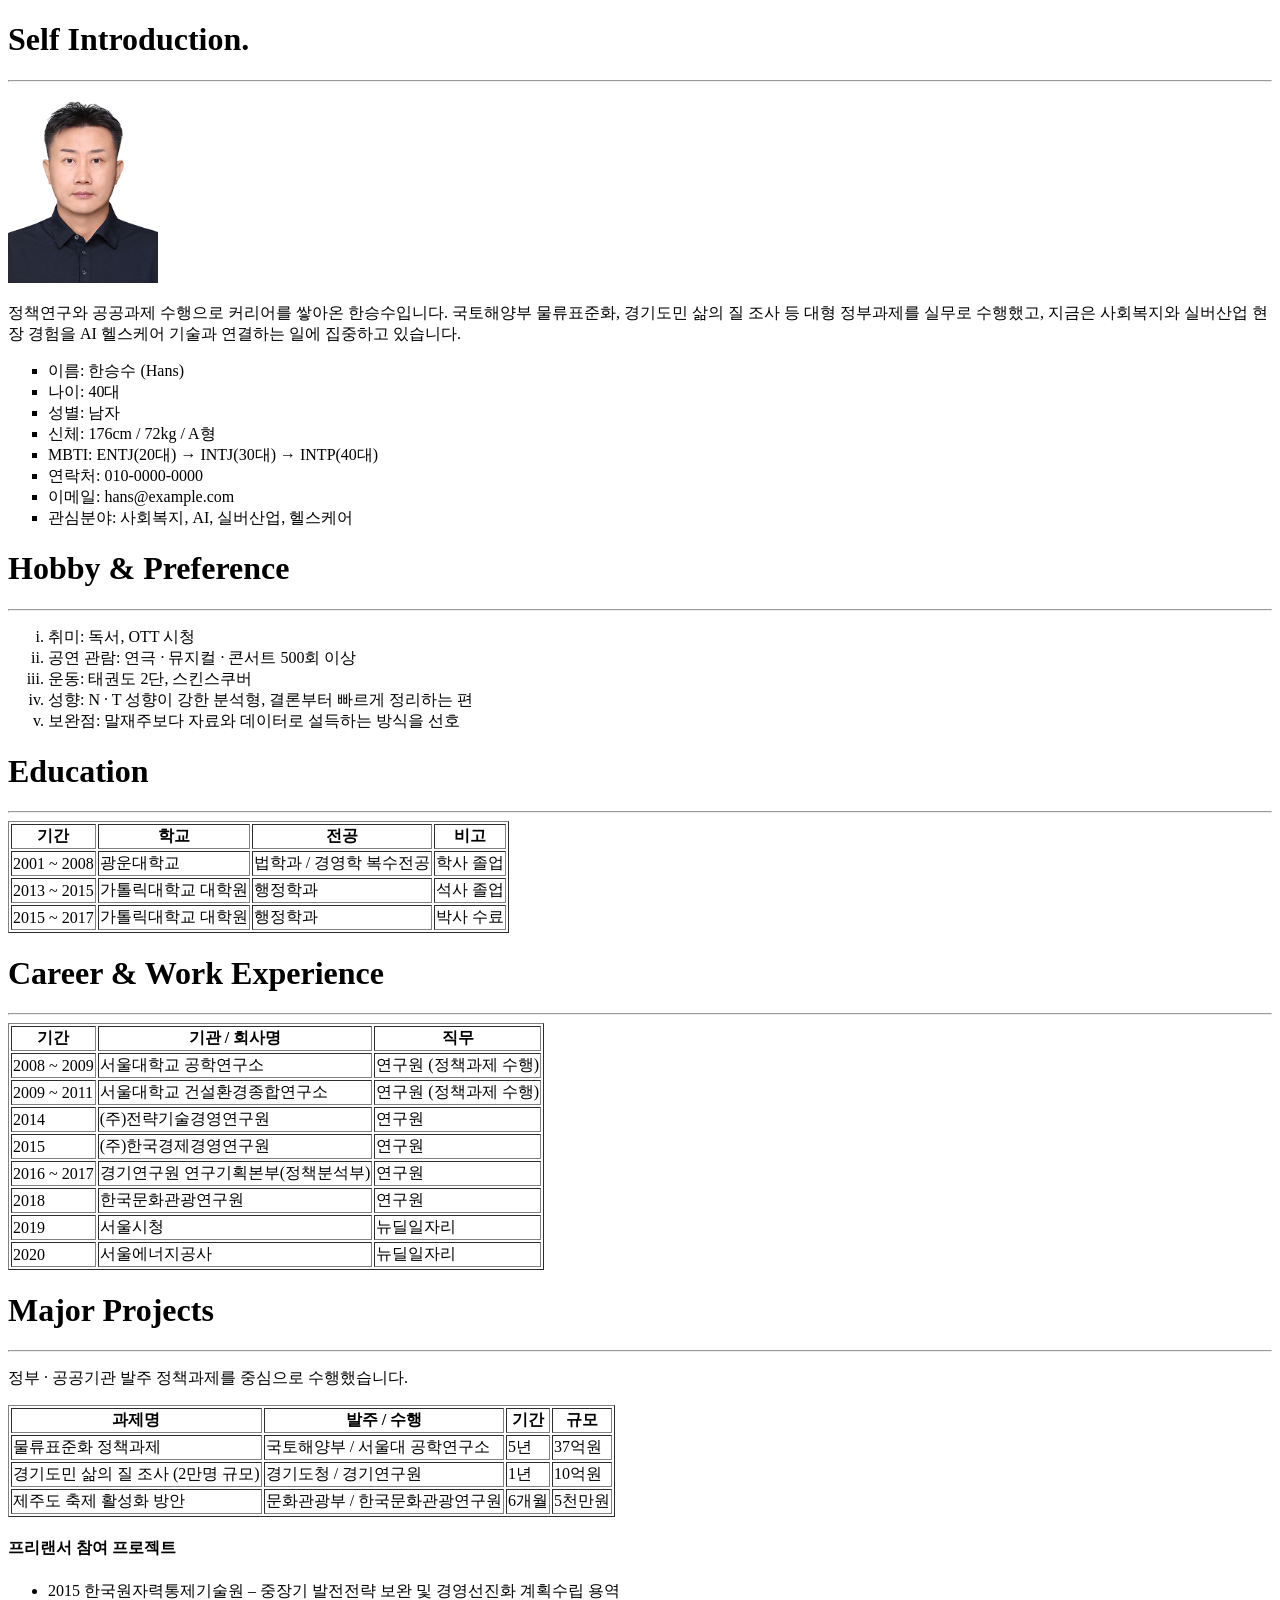
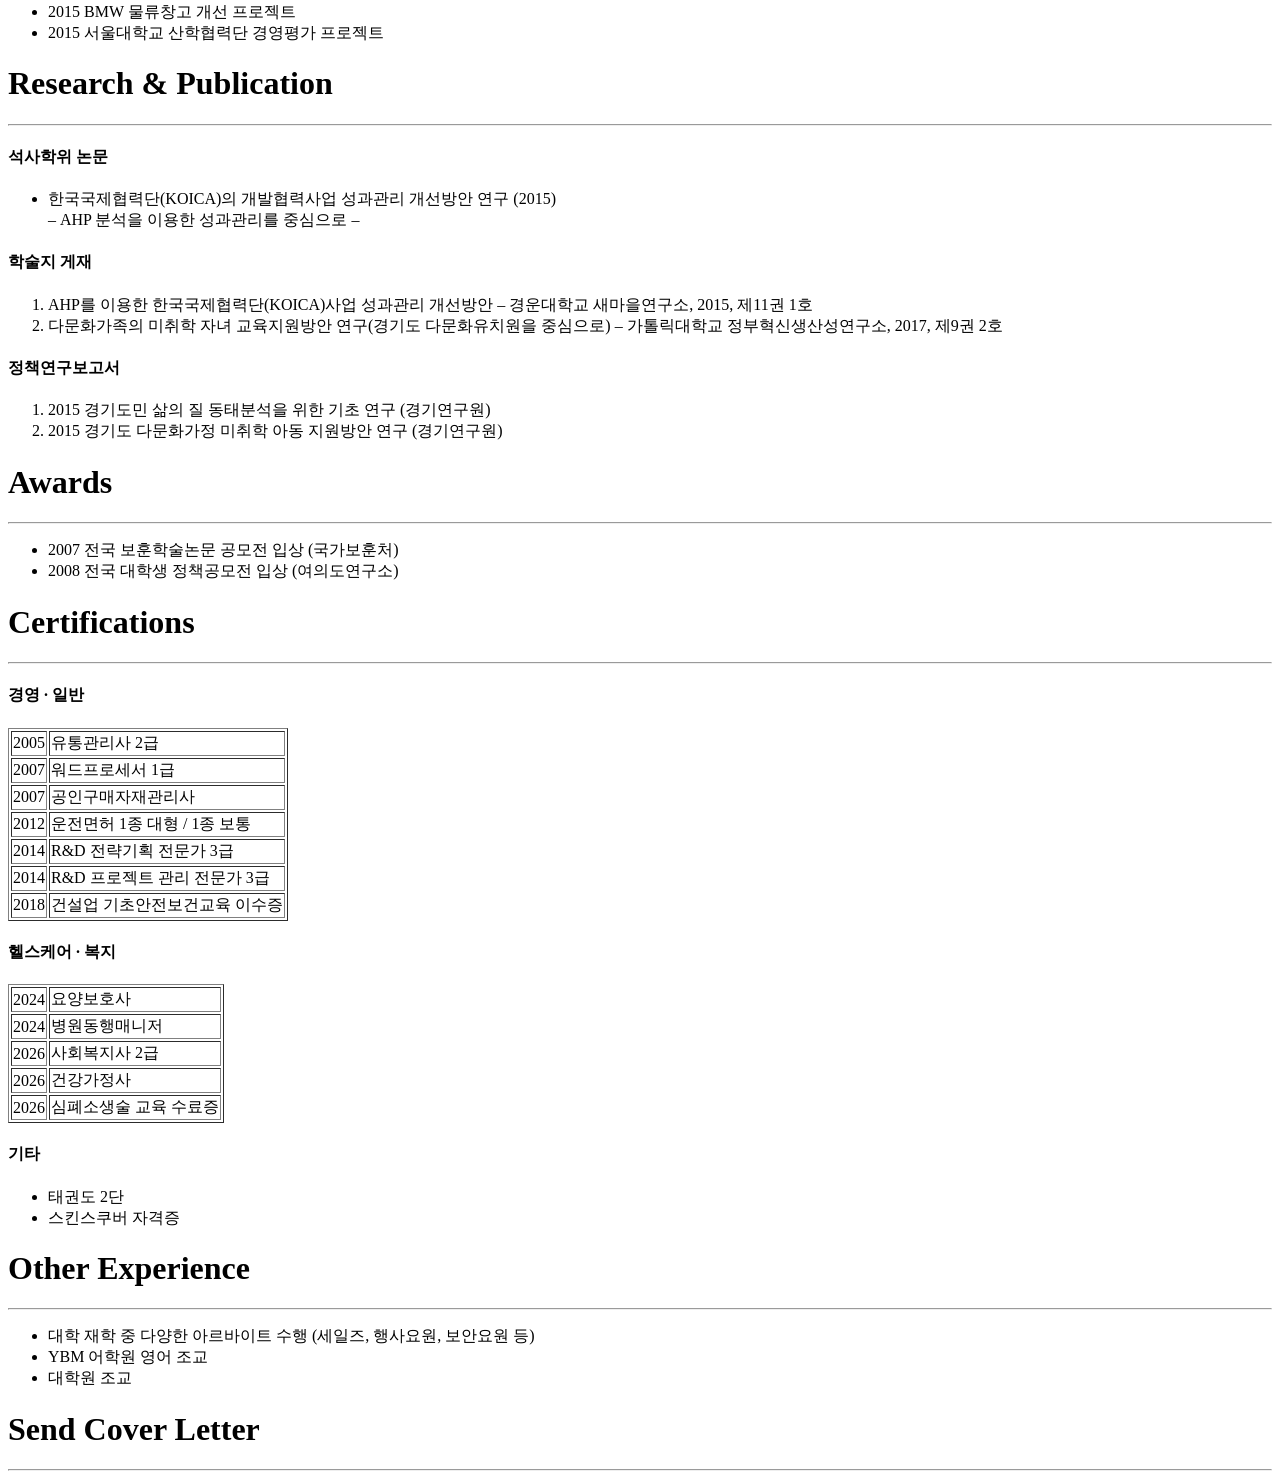
==== challenger/52_HTML기초_내이력서만들기/resume.html @ fb67b8bb "feat(challenger): 챌린지 52~57 과제 추가 챌린지 번호_주요내용 규칙으로 폴더를 구성했다.  - 52 HTML 기초: 내 이력서 만들기 (증명사진 포함, 시맨틱 " ====
<!DOCTYPE html>
<html lang="ko">
<head>
    <meta charset="UTF-8">
    <meta name="viewport" content="width=device-width, initial-scale=1.0">
    <title>한승수 이력서</title>
</head>
<body>
    <h1>Self Introduction.</h1>
    <hr>
    <img src="profile.jpg" alt="한승수 증명사진" width="150">
    <p>
        정책연구와 공공과제 수행으로 커리어를 쌓아온 한승수입니다.
        국토해양부 물류표준화, 경기도민 삶의 질 조사 등 대형 정부과제를 실무로 수행했고,
        지금은 사회복지와 실버산업 현장 경험을 AI 헬스케어 기술과 연결하는 일에 집중하고 있습니다.
    </p>
    <ul style="list-style: square;">
        <!-- 정확한 생년월일/연락처로 수정해서 제출하세요 -->
        <li>이름: 한승수 (Hans)</li>
        <li>나이: 40대</li>
        <li>성별: 남자</li>
        <li>신체: 176cm / 72kg / A형</li>
        <li>MBTI: ENTJ(20대) &rarr; INTJ(30대) &rarr; INTP(40대)</li>
        <li>연락처: 010-0000-0000</li>
        <li>이메일: hans@example.com</li>
        <li>관심분야: 사회복지, AI, 실버산업, 헬스케어</li>
    </ul>

    <h1>Hobby &amp; Preference</h1>
    <hr>
    <ol type="i">
        <li>취미: 독서, OTT 시청</li>
        <li>공연 관람: 연극 &middot; 뮤지컬 &middot; 콘서트 500회 이상</li>
        <li>운동: 태권도 2단, 스킨스쿠버</li>
        <li>성향: N &middot; T 성향이 강한 분석형, 결론부터 빠르게 정리하는 편</li>
        <li>보완점: 말재주보다 자료와 데이터로 설득하는 방식을 선호</li>
    </ol>

    <h1>Education</h1>
    <hr>
    <table style="table-layout: auto" border="1">
        <thead>
            <tr>
                <th>기간</th>
                <th>학교</th>
                <th>전공</th>
                <th>비고</th>
            </tr>
        </thead>
        <tbody>
            <tr>
                <td>2001 ~ 2008</td>
                <td>광운대학교</td>
                <td>법학과 / 경영학 복수전공</td>
                <td>학사 졸업</td>
            </tr>
            <tr>
                <td>2013 ~ 2015</td>
                <td>가톨릭대학교 대학원</td>
                <td>행정학과</td>
                <td>석사 졸업</td>
            </tr>
            <tr>
                <td>2015 ~ 2017</td>
                <td>가톨릭대학교 대학원</td>
                <td>행정학과</td>
                <td>박사 수료</td>
            </tr>
        </tbody>
    </table>

    <h1>Career &amp; Work Experience</h1>
    <hr>
    <table style="table-layout: auto" border="1">
        <thead>
            <tr>
                <th>기간</th>
                <th>기관 / 회사명</th>
                <th>직무</th>
            </tr>
        </thead>
        <tbody>
            <tr>
                <td>2008 ~ 2009</td>
                <td>서울대학교 공학연구소</td>
                <td>연구원 (정책과제 수행)</td>
            </tr>
            <tr>
                <td>2009 ~ 2011</td>
                <td>서울대학교 건설환경종합연구소</td>
                <td>연구원 (정책과제 수행)</td>
            </tr>
            <tr>
                <td>2014</td>
                <td>(주)전략기술경영연구원</td>
                <td>연구원</td>
            </tr>
            <tr>
                <td>2015</td>
                <td>(주)한국경제경영연구원</td>
                <td>연구원</td>
            </tr>
            <tr>
                <td>2016 ~ 2017</td>
                <td>경기연구원 연구기획본부(정책분석부)</td>
                <td>연구원</td>
            </tr>
            <tr>
                <td>2018</td>
                <td>한국문화관광연구원</td>
                <td>연구원</td>
            </tr>
            <tr>
                <td>2019</td>
                <td>서울시청</td>
                <td>뉴딜일자리</td>
            </tr>
            <tr>
                <td>2020</td>
                <td>서울에너지공사</td>
                <td>뉴딜일자리</td>
            </tr>
        </tbody>
    </table>

    <h1>Major Projects</h1>
    <hr>
    <p>정부 &middot; 공공기관 발주 정책과제를 중심으로 수행했습니다.</p>
    <table style="table-layout: auto" border="1">
        <thead>
            <tr>
                <th>과제명</th>
                <th>발주 / 수행</th>
                <th>기간</th>
                <th>규모</th>
            </tr>
        </thead>
        <tbody>
            <tr>
                <td>물류표준화 정책과제</td>
                <td>국토해양부 / 서울대 공학연구소</td>
                <td>5년</td>
                <td>37억원</td>
            </tr>
            <tr>
                <td>경기도민 삶의 질 조사 (2만명 규모)</td>
                <td>경기도청 / 경기연구원</td>
                <td>1년</td>
                <td>10억원</td>
            </tr>
            <tr>
                <td>제주도 축제 활성화 방안</td>
                <td>문화관광부 / 한국문화관광연구원</td>
                <td>6개월</td>
                <td>5천만원</td>
            </tr>
        </tbody>
    </table>

    <h4>프리랜서 참여 프로젝트</h4>
    <ul>
        <li>2015 한국원자력통제기술원 &ndash; 중장기 발전전략 보완 및 경영선진화 계획수립 용역</li>
        <li>2015 BMW 물류창고 개선 프로젝트</li>
        <li>2015 서울대학교 산학협력단 경영평가 프로젝트</li>
    </ul>

    <h1>Research &amp; Publication</h1>
    <hr>
    <h4>석사학위 논문</h4>
    <ul>
        <li>
            한국국제협력단(KOICA)의 개발협력사업 성과관리 개선방안 연구 (2015)
            <br>&ndash; AHP 분석을 이용한 성과관리를 중심으로 &ndash;
        </li>
    </ul>

    <h4>학술지 게재</h4>
    <ol>
        <li>AHP를 이용한 한국국제협력단(KOICA)사업 성과관리 개선방안 &ndash; 경운대학교 새마을연구소, 2015, 제11권 1호</li>
        <li>다문화가족의 미취학 자녀 교육지원방안 연구(경기도 다문화유치원을 중심으로) &ndash; 가톨릭대학교 정부혁신생산성연구소, 2017, 제9권 2호</li>
    </ol>

    <h4>정책연구보고서</h4>
    <ol>
        <li>2015 경기도민 삶의 질 동태분석을 위한 기초 연구 (경기연구원)</li>
        <li>2015 경기도 다문화가정 미취학 아동 지원방안 연구 (경기연구원)</li>
    </ol>

    <h1>Awards</h1>
    <hr>
    <ul>
        <li>2007 전국 보훈학술논문 공모전 입상 (국가보훈처)</li>
        <li>2008 전국 대학생 정책공모전 입상 (여의도연구소)</li>
    </ul>

    <h1>Certifications</h1>
    <hr>
    <h4>경영 &middot; 일반</h4>
    <table style="table-layout: auto" border="1">
        <tbody>
            <tr><td>2005</td><td>유통관리사 2급</td></tr>
            <tr><td>2007</td><td>워드프로세서 1급</td></tr>
            <tr><td>2007</td><td>공인구매자재관리사</td></tr>
            <tr><td>2012</td><td>운전면허 1종 대형 / 1종 보통</td></tr>
            <tr><td>2014</td><td>R&amp;D 전략기획 전문가 3급</td></tr>
            <tr><td>2014</td><td>R&amp;D 프로젝트 관리 전문가 3급</td></tr>
            <tr><td>2018</td><td>건설업 기초안전보건교육 이수증</td></tr>
        </tbody>
    </table>

    <h4>헬스케어 &middot; 복지</h4>
    <table style="table-layout: auto" border="1">
        <tbody>
            <tr><td>2024</td><td>요양보호사</td></tr>
            <tr><td>2024</td><td>병원동행매니저</td></tr>
            <tr><td>2026</td><td>사회복지사 2급</td></tr>
            <tr><td>2026</td><td>건강가정사</td></tr>
            <tr><td>2026</td><td>심폐소생술 교육 수료증</td></tr>
        </tbody>
    </table>

    <h4>기타</h4>
    <ul>
        <li>태권도 2단</li>
        <li>스킨스쿠버 자격증</li>
    </ul>

    <h1>Other Experience</h1>
    <hr>
    <ul>
        <li>대학 재학 중 다양한 아르바이트 수행 (세일즈, 행사요원, 보안요원 등)</li>
        <li>YBM 어학원 영어 조교</li>
        <li>대학원 조교</li>
    </ul>

    <h1>Send Cover Letter</h1>
    <hr>
</body>
</html>
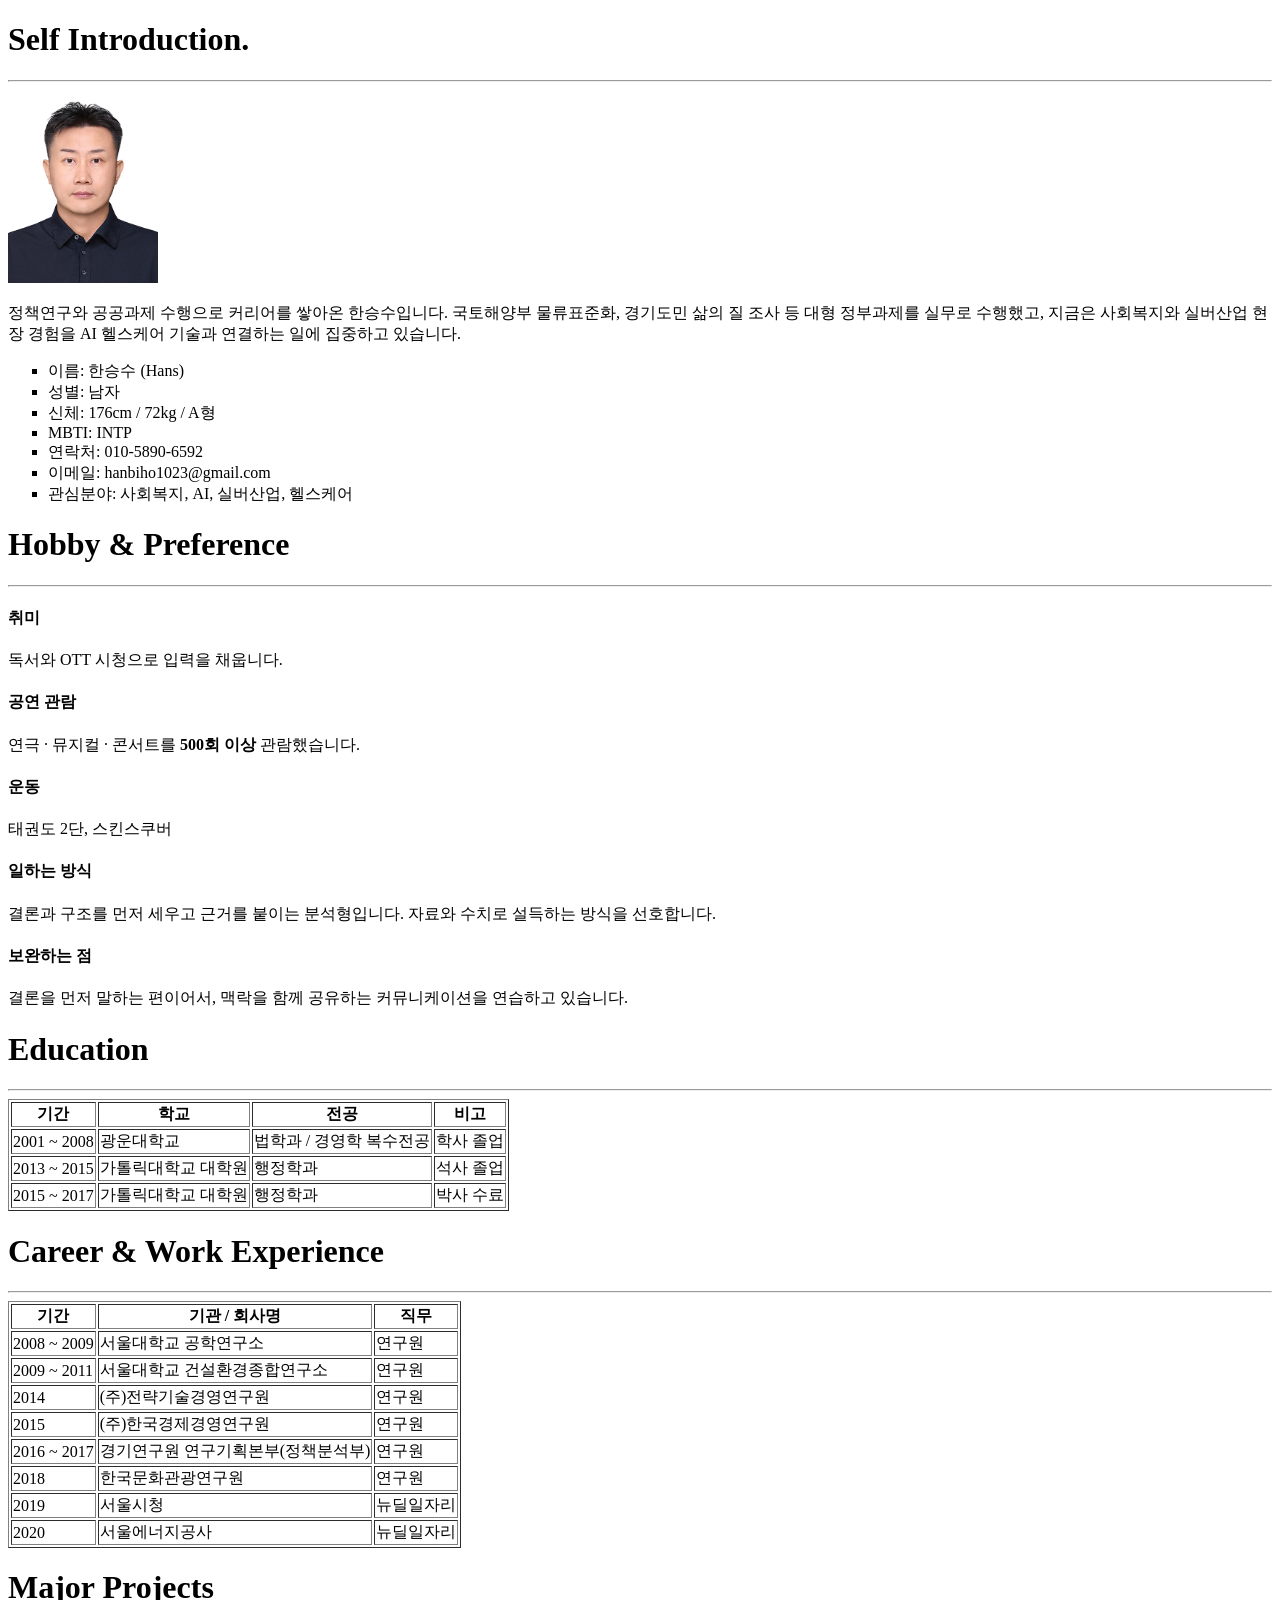
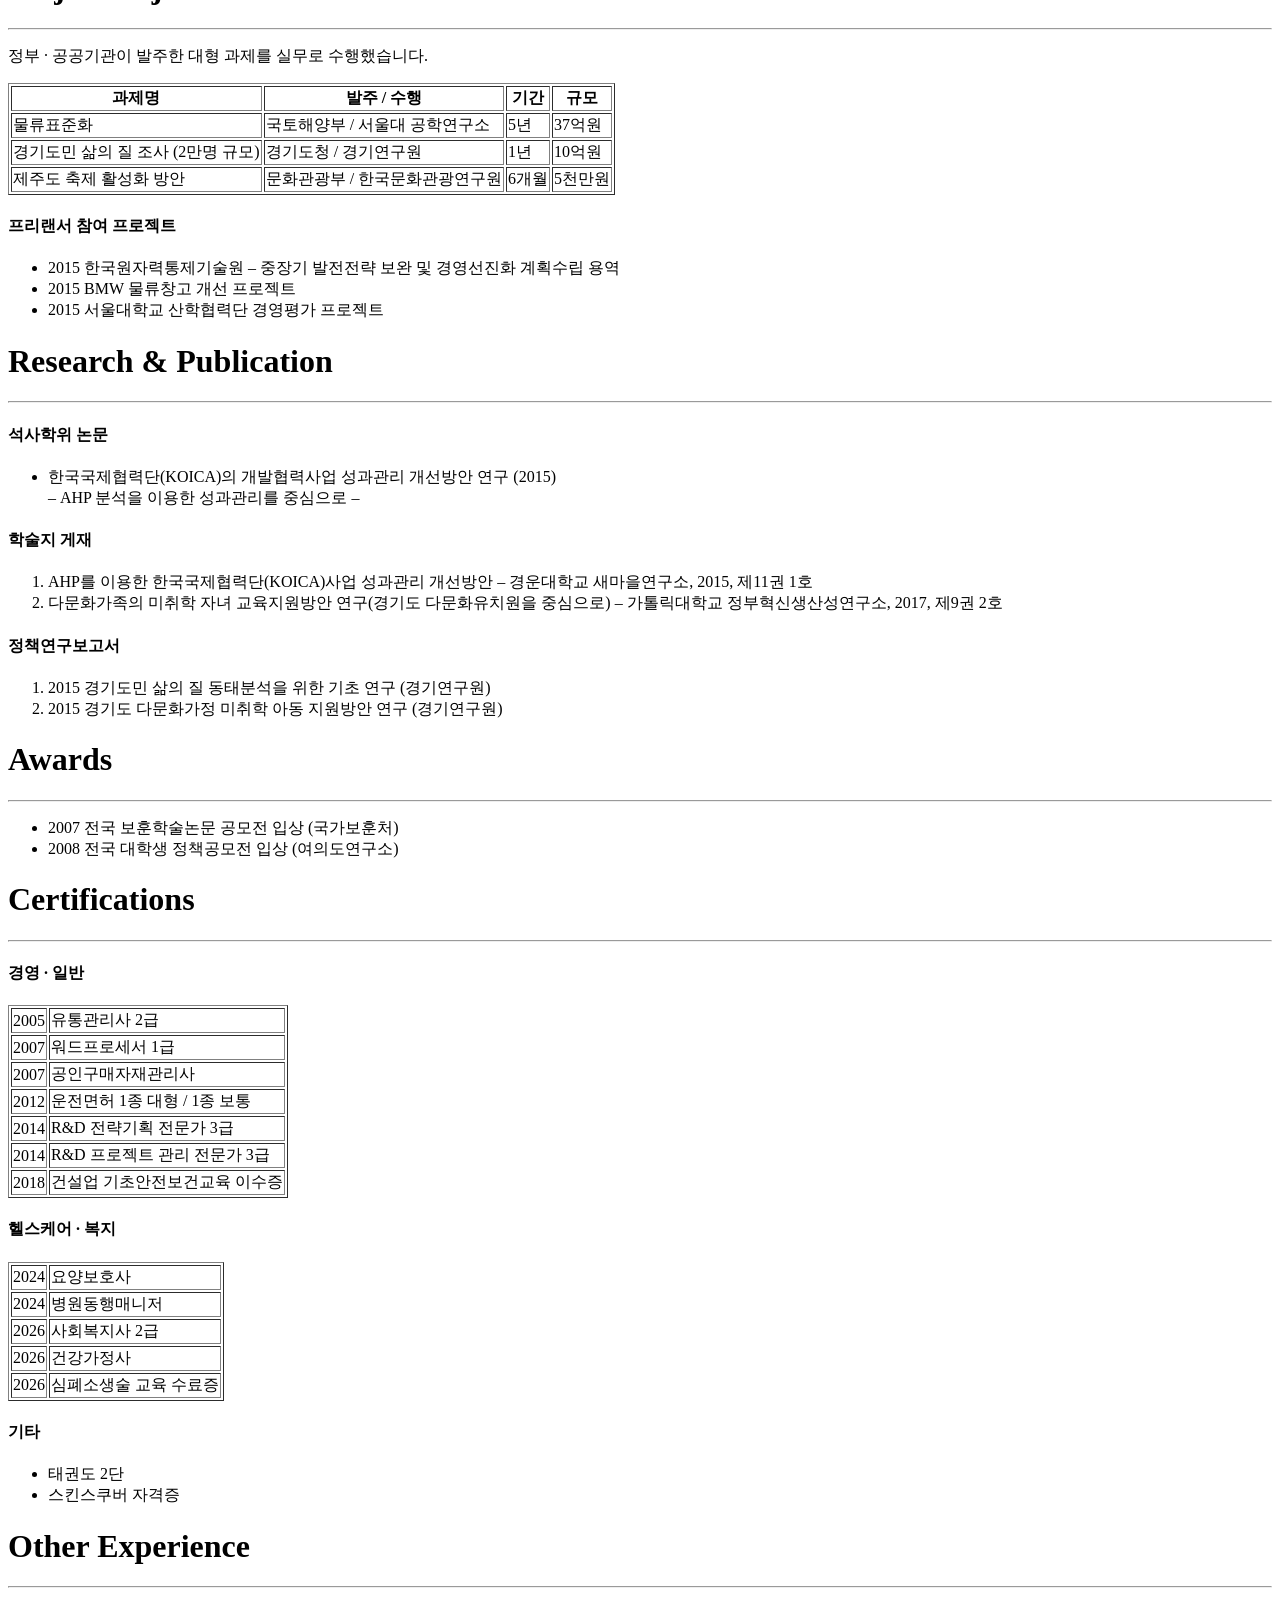
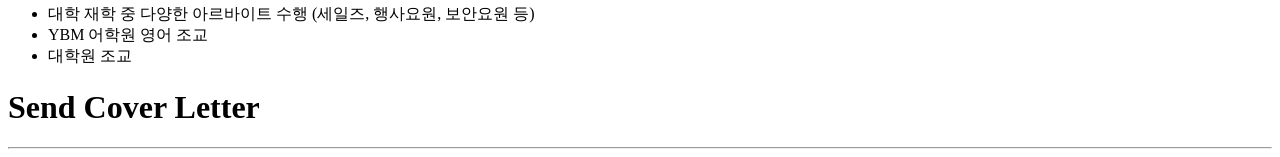
==== commit 2af8fd9a: "feat(challenger): 이력서 모던 포트폴리오 형식으로 개편 + 챌린지 66 추가 이력서 (52~54) - 54: sticky 내비 + 히어로 프로필 카드 + 타임라인/프" ====
--- a/challenger/52_HTML기초_내이력서만들기/resume.html
+++ b/challenger/52_HTML기초_내이력서만들기/resume.html
@@ -15,26 +15,37 @@
         지금은 사회복지와 실버산업 현장 경험을 AI 헬스케어 기술과 연결하는 일에 집중하고 있습니다.
     </p>
     <ul style="list-style: square;">
-        <!-- 정확한 생년월일/연락처로 수정해서 제출하세요 -->
         <li>이름: 한승수 (Hans)</li>
-        <li>나이: 40대</li>
         <li>성별: 남자</li>
         <li>신체: 176cm / 72kg / A형</li>
-        <li>MBTI: ENTJ(20대) &rarr; INTJ(30대) &rarr; INTP(40대)</li>
-        <li>연락처: 010-0000-0000</li>
-        <li>이메일: hans@example.com</li>
+        <li>MBTI: INTP</li>
+        <li>연락처: 010-5890-6592</li>
+        <li>이메일: hanbiho1023@gmail.com</li>
         <li>관심분야: 사회복지, AI, 실버산업, 헬스케어</li>
     </ul>
 
     <h1>Hobby &amp; Preference</h1>
     <hr>
-    <ol type="i">
-        <li>취미: 독서, OTT 시청</li>
-        <li>공연 관람: 연극 &middot; 뮤지컬 &middot; 콘서트 500회 이상</li>
-        <li>운동: 태권도 2단, 스킨스쿠버</li>
-        <li>성향: N &middot; T 성향이 강한 분석형, 결론부터 빠르게 정리하는 편</li>
-        <li>보완점: 말재주보다 자료와 데이터로 설득하는 방식을 선호</li>
-    </ol>
+
+    <h4>취미</h4>
+    <p>독서와 OTT 시청으로 입력을 채웁니다.</p>
+
+    <h4>공연 관람</h4>
+    <p>연극 &middot; 뮤지컬 &middot; 콘서트를 <strong>500회 이상</strong> 관람했습니다.</p>
+
+    <h4>운동</h4>
+    <p>태권도 2단, 스킨스쿠버</p>
+
+    <h4>일하는 방식</h4>
+    <p>
+        결론과 구조를 먼저 세우고 근거를 붙이는 분석형입니다.
+        자료와 수치로 설득하는 방식을 선호합니다.
+    </p>
+
+    <h4>보완하는 점</h4>
+    <p>
+        결론을 먼저 말하는 편이어서, 맥락을 함께 공유하는 커뮤니케이션을 연습하고 있습니다.
+    </p>
 
     <h1>Education</h1>
     <hr>
@@ -83,12 +94,12 @@
             <tr>
                 <td>2008 ~ 2009</td>
                 <td>서울대학교 공학연구소</td>
-                <td>연구원 (정책과제 수행)</td>
+                <td>연구원</td>
             </tr>
             <tr>
                 <td>2009 ~ 2011</td>
                 <td>서울대학교 건설환경종합연구소</td>
-                <td>연구원 (정책과제 수행)</td>
+                <td>연구원</td>
             </tr>
             <tr>
                 <td>2014</td>
@@ -125,7 +136,7 @@
 
     <h1>Major Projects</h1>
     <hr>
-    <p>정부 &middot; 공공기관 발주 정책과제를 중심으로 수행했습니다.</p>
+    <p>정부 &middot; 공공기관이 발주한 대형 과제를 실무로 수행했습니다.</p>
     <table style="table-layout: auto" border="1">
         <thead>
             <tr>
@@ -137,7 +148,7 @@
         </thead>
         <tbody>
             <tr>
-                <td>물류표준화 정책과제</td>
+                <td>물류표준화</td>
                 <td>국토해양부 / 서울대 공학연구소</td>
                 <td>5년</td>
                 <td>37억원</td>
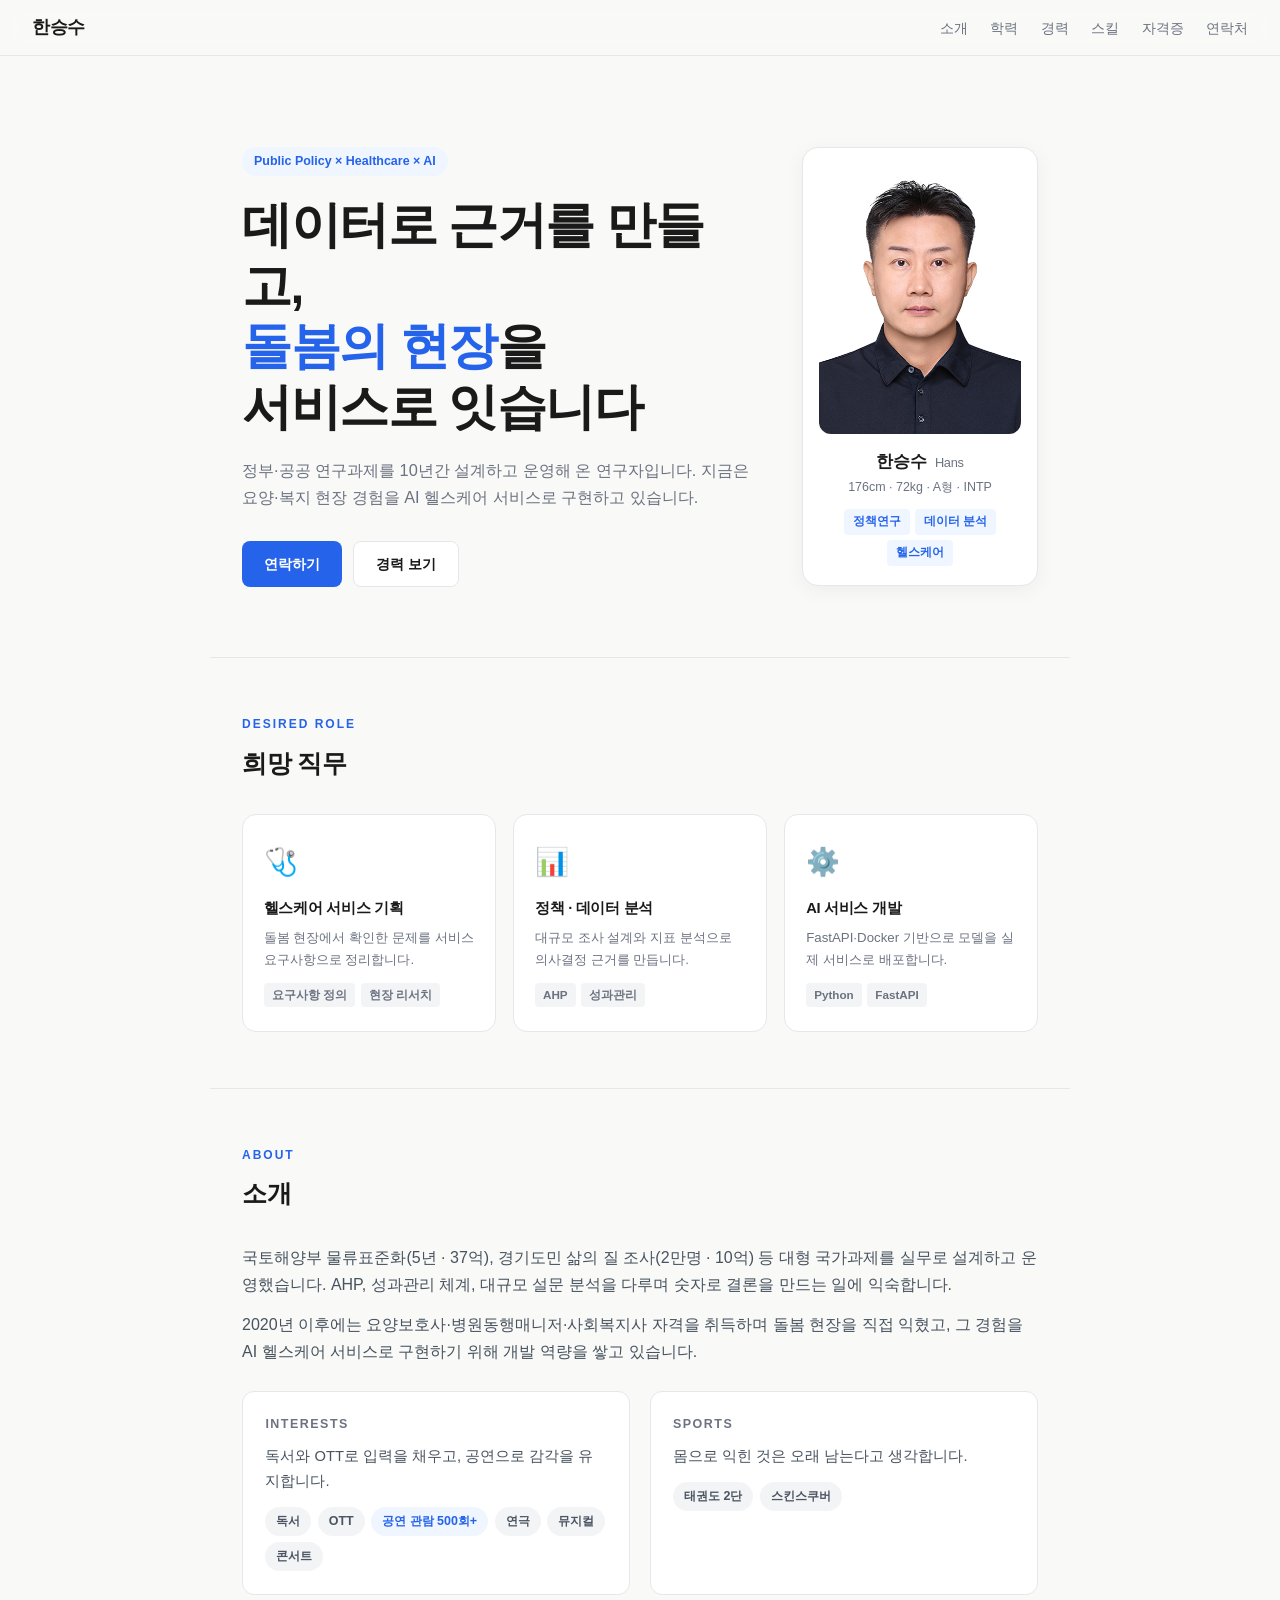
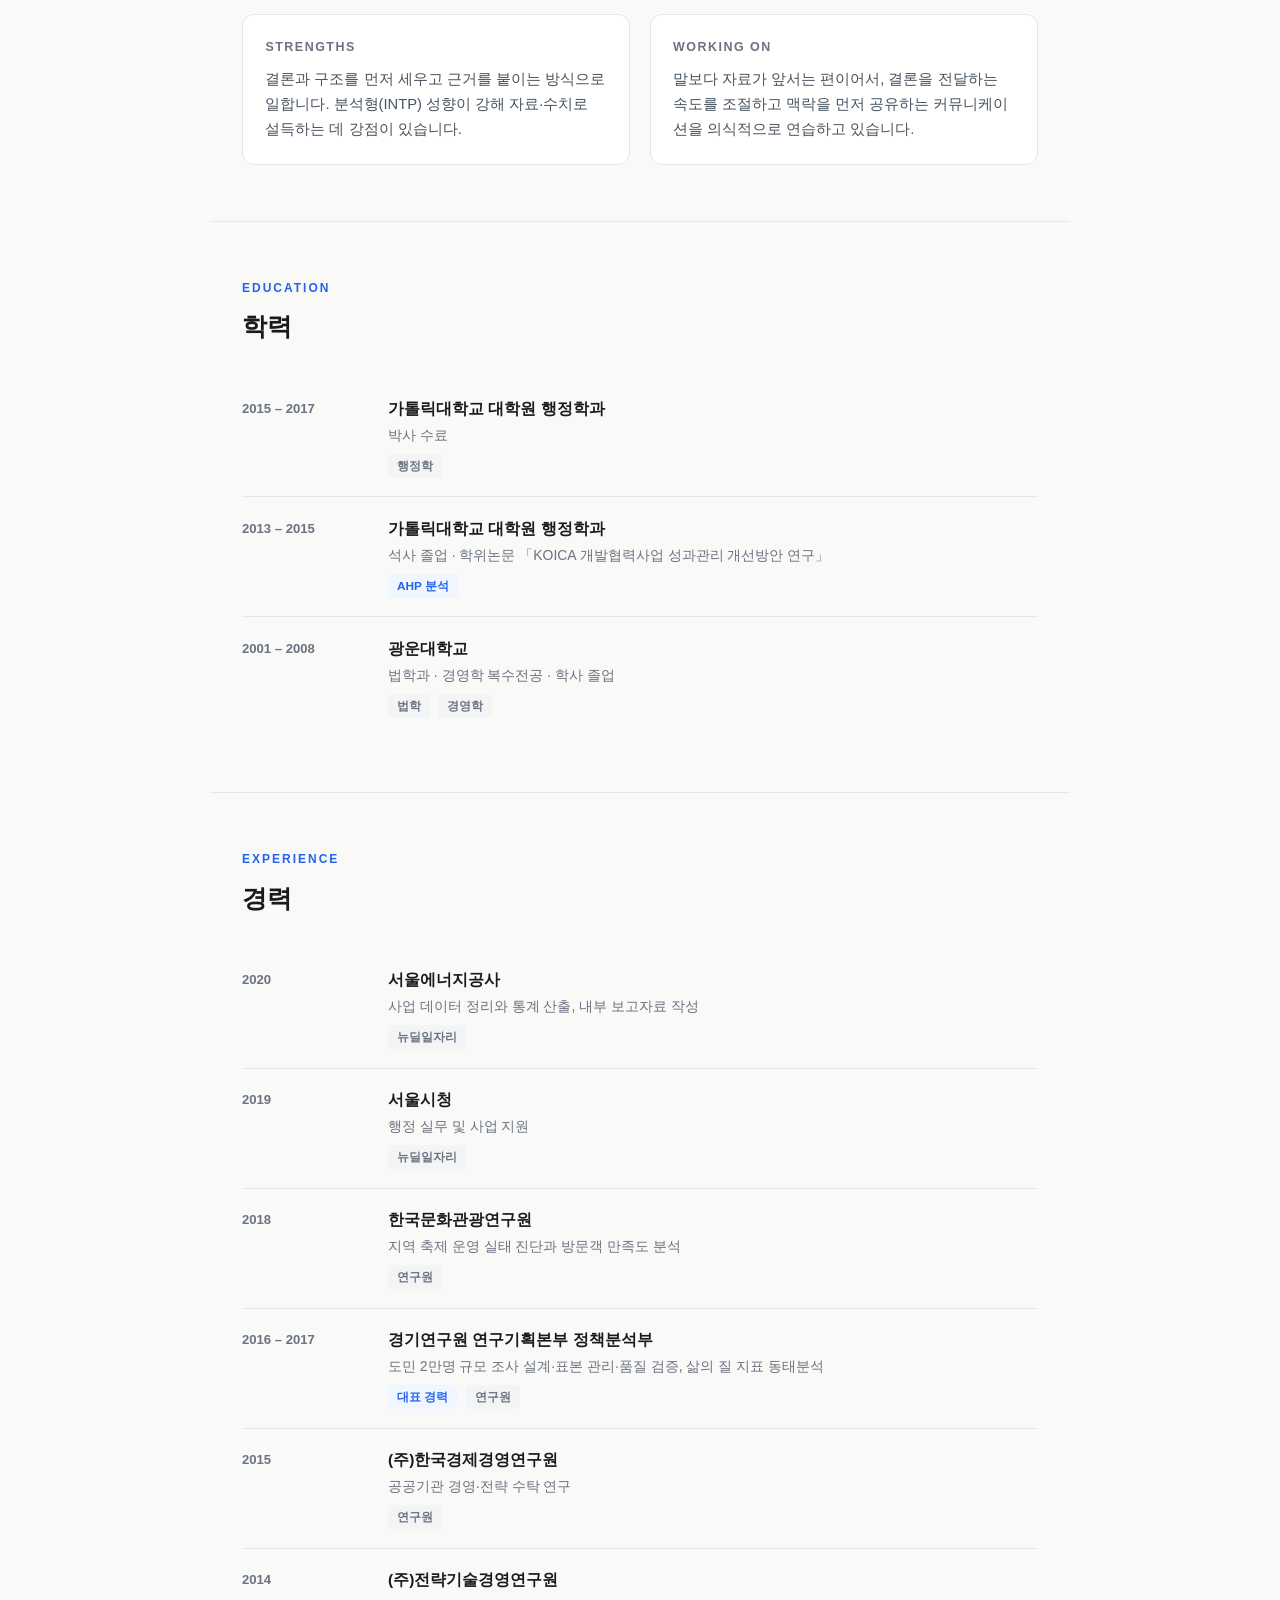
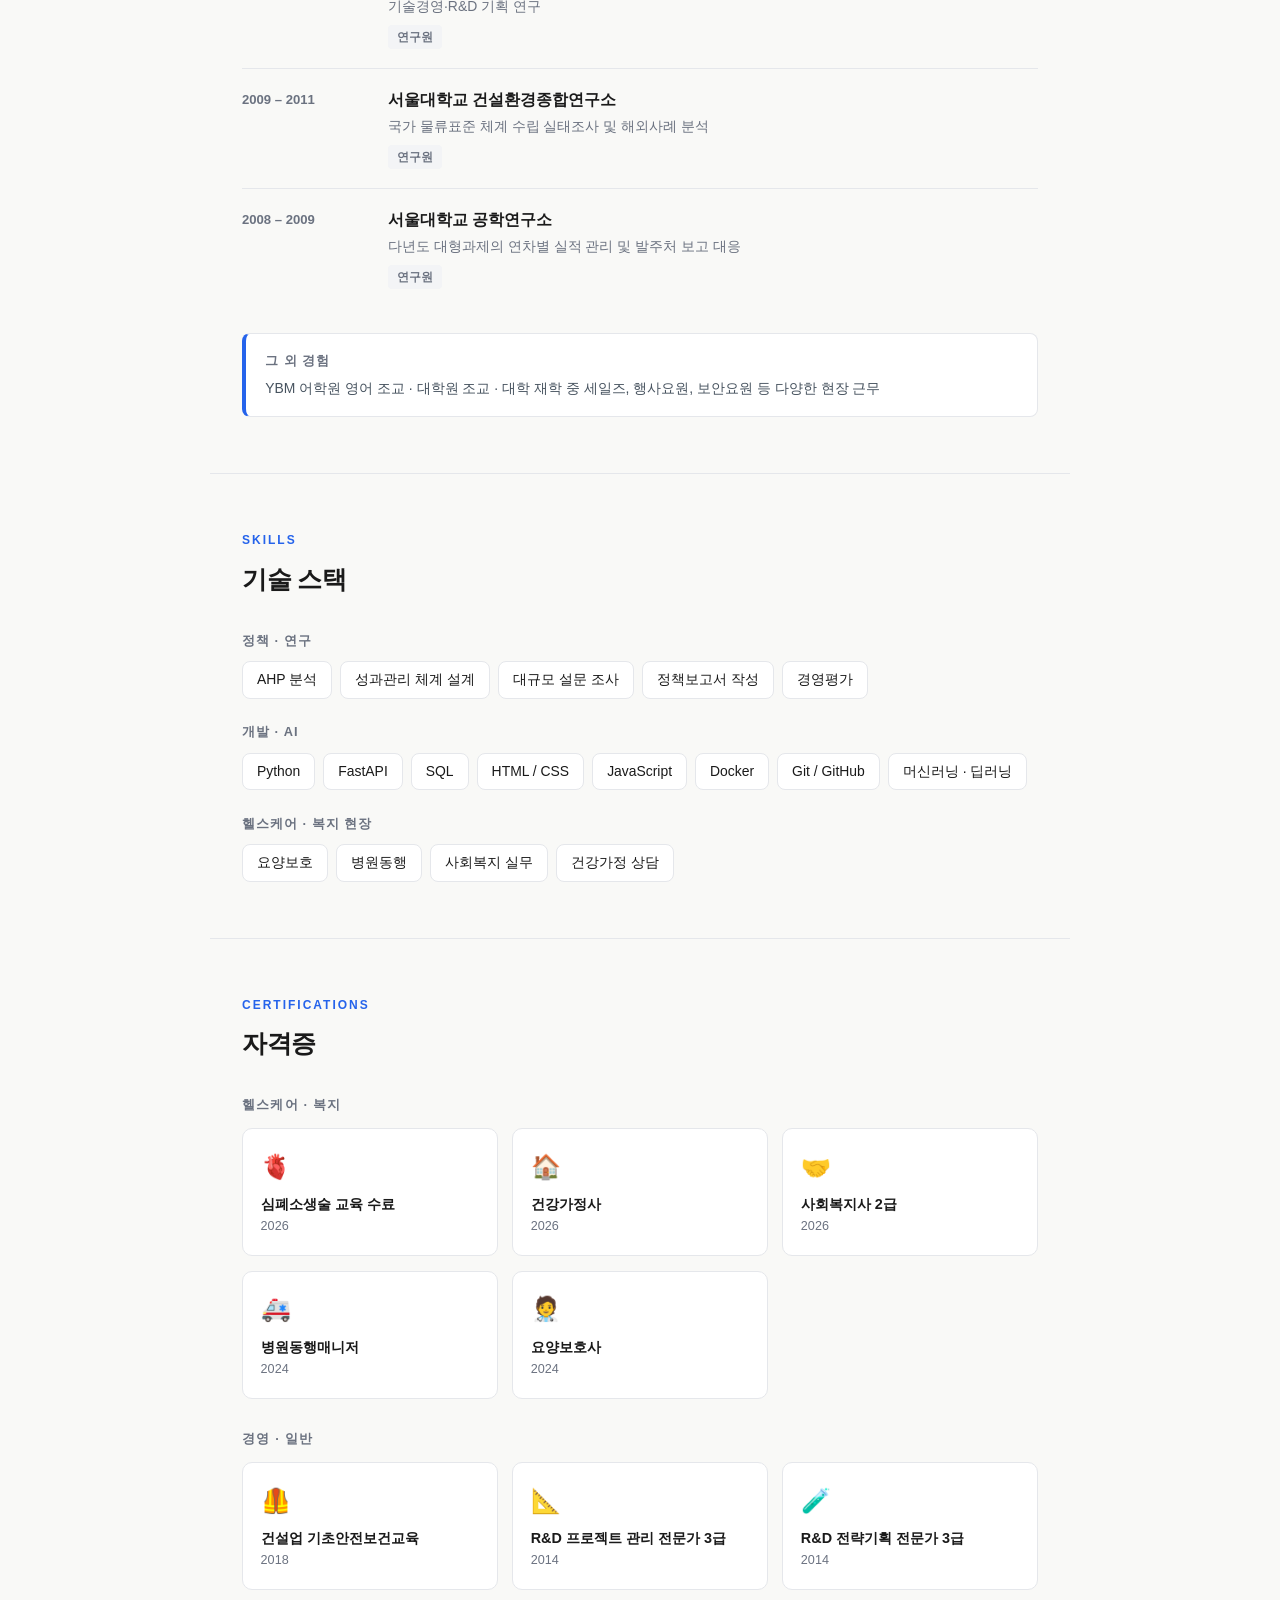
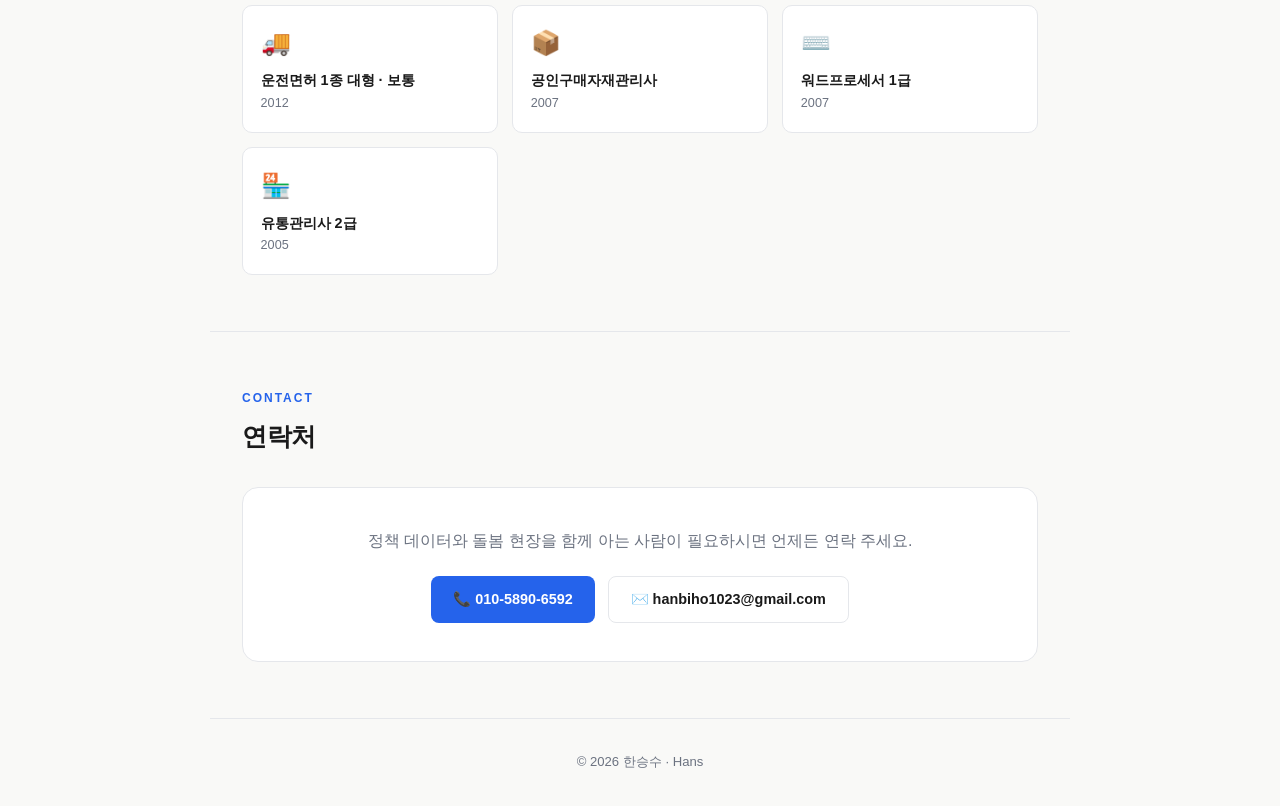
==== commit 56b064ce: "feat(challenger): 이력서 3종 형식 통일 + 챌린지 67~70 Docker 과제 추가 이력서 (52~54) - 52·53 도 모던 포트폴리오 형식으로 전환 (올드 마" ====
--- a/challenger/52_HTML기초_내이력서만들기/resume.html
+++ b/challenger/52_HTML기초_내이력서만들기/resume.html
@@ -3,248 +3,1128 @@
 <head>
     <meta charset="UTF-8">
     <meta name="viewport" content="width=device-width, initial-scale=1.0">
-    <title>한승수 이력서</title>
+    <title>한승수 | 이력서</title>
+    <style>
+/* ===========================================================
+   챌린저 54 - HTML/CSS 3일차
+   CSS 변수 · Flexbox · Grid · sticky · 반응형 · 인쇄 스타일
+   =========================================================== */
+
+/* ── 디자인 토큰 ── */
+:root {
+    --bg: #f9f9f7;
+    --surface: #ffffff;
+    --accent: #2563eb;
+    --accent-dark: #1d4ed8;
+    --accent-light: #eff6ff;
+    --text: #1a1a1a;
+    --muted: #6b7280;
+    --border: #e5e7eb;
+    --tag-bg: #f3f4f6;
+    --max: 860px;
+}
+
+* {
+    margin: 0;
+    padding: 0;
+    box-sizing: border-box;
+}
+
+body {
+    font-family: 'Pretendard', -apple-system, BlinkMacSystemFont,
+                 'Apple SD Gothic Neo', 'Noto Sans KR', 'Malgun Gothic', sans-serif;
+    background: var(--bg);
+    color: var(--text);
+    line-height: 1.7;
+    -webkit-font-smoothing: antialiased;
+}
+
+a {
+    color: inherit;
+    text-decoration: none;
+}
+
+/* ── 네비게이션 (sticky) ── */
+nav {
+    position: sticky;
+    top: 0;
+    z-index: 100;
+    height: 56px;
+    padding: 0 2rem;
+    background: rgba(249, 249, 247, 0.85);
+    backdrop-filter: blur(10px);
+    border-bottom: 1px solid var(--border);
+    display: flex;
+    align-items: center;
+    justify-content: space-between;
+}
+
+nav .logo {
+    font-weight: 700;
+    font-size: 1.1rem;
+    letter-spacing: -0.5px;
+}
+
+nav ul {
+    list-style: none;
+    display: flex;
+    gap: 1.4rem;
+}
+
+nav ul a {
+    font-size: 0.88rem;
+    color: var(--muted);
+    transition: color 0.2s;
+}
+
+nav ul a:hover {
+    color: var(--accent);
+}
+
+/* ── 히어로 ── */
+.hero {
+    max-width: var(--max);
+    margin: 0 auto;
+    padding: 90px 2rem 70px;
+    display: flex;
+    align-items: center;
+    gap: 3rem;
+}
+
+.hero-text {
+    flex: 1;
+}
+
+.badge {
+    display: inline-block;
+    background: var(--accent-light);
+    color: var(--accent);
+    font-size: 0.78rem;
+    font-weight: 600;
+    padding: 4px 12px;
+    border-radius: 999px;
+    margin-bottom: 1.2rem;
+}
+
+.hero h1 {
+    font-size: clamp(2rem, 4.6vw, 3.1rem);
+    font-weight: 800;
+    letter-spacing: -1.5px;
+    line-height: 1.22;
+    margin-bottom: 1.2rem;
+}
+
+.hero h1 > span {
+    color: var(--accent);
+}
+
+.hero-text > p {
+    font-size: 1.02rem;
+    color: var(--muted);
+    max-width: 520px;
+    margin-bottom: 1.8rem;
+}
+
+.cta {
+    display: flex;
+    gap: 0.7rem;
+    flex-wrap: wrap;
+}
+
+.btn {
+    display: inline-flex;
+    align-items: center;
+    gap: 6px;
+    padding: 10px 22px;
+    border-radius: 8px;
+    font-size: 0.9rem;
+    font-weight: 600;
+    transition: all 0.2s;
+    cursor: pointer;
+}
+
+.btn-primary {
+    background: var(--accent);
+    color: #fff;
+}
+
+.btn-primary:hover {
+    background: var(--accent-dark);
+}
+
+.btn-outline {
+    border: 1.5px solid var(--border);
+    background: var(--surface);
+    color: var(--text);
+}
+
+.btn-outline:hover {
+    border-color: var(--accent);
+    color: var(--accent);
+}
+
+/* ── 히어로 프로필 카드 ── */
+.hero-card {
+    flex-shrink: 0;
+    width: 236px;
+    background: var(--surface);
+    border: 1px solid var(--border);
+    border-radius: 16px;
+    padding: 1rem 1rem 1.2rem;
+    text-align: center;
+    box-shadow: 0 4px 20px rgba(0, 0, 0, 0.05);
+}
+
+.hero-photo {
+    width: 100%;
+    aspect-ratio: 3 / 4;
+    max-width: 100%;
+    border-radius: 12px;
+    overflow: hidden;
+    background: var(--tag-bg);
+    margin-bottom: 0.9rem;
+}
+
+.hero-photo img {
+    width: 100%;
+    height: 100%;
+    object-fit: cover;
+    display: block;
+}
+
+.hero-name {
+    font-size: 1.05rem;
+    font-weight: 800;
+    letter-spacing: -0.3px;
+}
+
+.hero-name span {
+    font-size: 0.8rem;
+    font-weight: 500;
+    color: var(--muted);
+    margin-left: 4px;
+}
+
+.hero-sub {
+    font-size: 0.78rem;
+    color: var(--muted);
+    margin-bottom: 0.7rem;
+}
+
+.hero-tags {
+    display: flex;
+    flex-wrap: wrap;
+    gap: 0.35rem;
+    justify-content: center;
+}
+
+.hero-tag {
+    background: var(--accent-light);
+    color: var(--accent);
+    font-size: 0.72rem;
+    font-weight: 600;
+    padding: 3px 9px;
+    border-radius: 4px;
+}
+
+/* ── 섹션 공통 ── */
+section {
+    max-width: var(--max);
+    margin: 0 auto;
+    padding: 56px 2rem;
+    border-top: 1px solid var(--border);
+}
+
+.section-label {
+    font-size: 0.75rem;
+    font-weight: 700;
+    letter-spacing: 2px;
+    text-transform: uppercase;
+    color: var(--accent);
+    margin-bottom: 0.5rem;
+}
+
+.section-title {
+    font-size: 1.55rem;
+    font-weight: 800;
+    letter-spacing: -0.5px;
+    margin-bottom: 1.8rem;
+}
+
+.sub-head {
+    font-size: 0.8rem;
+    font-weight: 700;
+    letter-spacing: 1.2px;
+    text-transform: uppercase;
+    color: var(--muted);
+    margin: 1.8rem 0 0.8rem;
+}
+
+.sub-head:first-of-type {
+    margin-top: 0;
+}
+
+/* ── 희망 직무 카드 ── */
+.profile-cards {
+    display: grid;
+    grid-template-columns: repeat(3, 1fr);
+    gap: 1.1rem;
+}
+
+.profile-card {
+    background: var(--surface);
+    border: 1px solid var(--border);
+    border-radius: 14px;
+    padding: 1.5rem 1.3rem;
+    transition: box-shadow 0.2s, border-color 0.2s;
+}
+
+.profile-card:hover {
+    box-shadow: 0 4px 16px rgba(0, 0, 0, 0.07);
+    border-color: var(--accent);
+}
+
+.pc-icon {
+    font-size: 1.7rem;
+    margin-bottom: 0.7rem;
+}
+
+.profile-card h3 {
+    font-size: 0.92rem;
+    font-weight: 800;
+    letter-spacing: -0.3px;
+    margin-bottom: 0.4rem;
+}
+
+.profile-card p {
+    font-size: 0.83rem;
+    color: var(--muted);
+    line-height: 1.6;
+}
+
+.pc-tags {
+    display: flex;
+    flex-wrap: wrap;
+    gap: 0.35rem;
+    margin-top: 0.8rem;
+}
+
+.pc-tag {
+    background: var(--tag-bg);
+    color: var(--muted);
+    font-size: 0.73rem;
+    font-weight: 600;
+    padding: 2px 8px;
+    border-radius: 4px;
+}
+
+/* ── 소개 ── */
+.about-lead {
+    margin-bottom: 1.6rem;
+}
+
+.about-lead p {
+    color: #47535f;
+    margin-bottom: 0.8rem;
+}
+
+.about-grid {
+    display: grid;
+    grid-template-columns: 1fr 1fr;
+    gap: 1.2rem;
+}
+
+.about-card {
+    background: var(--surface);
+    border: 1px solid var(--border);
+    border-radius: 12px;
+    padding: 1.4rem;
+}
+
+.about-card h3 {
+    font-size: 0.78rem;
+    font-weight: 700;
+    letter-spacing: 1.5px;
+    text-transform: uppercase;
+    color: var(--muted);
+    margin-bottom: 0.5rem;
+}
+
+.about-card p {
+    font-size: 0.92rem;
+    color: #47535f;
+}
+
+.about-chips {
+    display: flex;
+    flex-wrap: wrap;
+    gap: 0.4rem;
+    margin-top: 0.8rem;
+}
+
+.chip {
+    background: var(--tag-bg);
+    color: #4b5563;
+    font-size: 0.78rem;
+    font-weight: 600;
+    padding: 4px 11px;
+    border-radius: 999px;
+}
+
+.chip-accent {
+    background: var(--accent-light);
+    color: var(--accent);
+}
+
+/* ── 타임라인 ── */
+.timeline {
+    display: flex;
+    flex-direction: column;
+}
+
+.tl-item {
+    display: grid;
+    grid-template-columns: 130px 1fr;
+    gap: 1rem;
+    padding: 1.15rem 0;
+    border-bottom: 1px solid var(--border);
+}
+
+.tl-item:last-child {
+    border-bottom: none;
+}
+
+.tl-year {
+    font-size: 0.82rem;
+    color: var(--muted);
+    font-weight: 600;
+    padding-top: 2px;
+    white-space: nowrap;
+}
+
+.tl-content h4 {
+    font-size: 0.97rem;
+    font-weight: 700;
+}
+
+.tl-content p {
+    font-size: 0.87rem;
+    color: var(--muted);
+    margin-top: 2px;
+}
+
+.tl-tag {
+    display: inline-block;
+    margin: 6px 4px 0 0;
+    background: var(--tag-bg);
+    color: var(--muted);
+    font-size: 0.74rem;
+    font-weight: 600;
+    padding: 2px 9px;
+    border-radius: 4px;
+}
+
+.tl-tag.blue {
+    background: var(--accent-light);
+    color: var(--accent);
+}
+
+/* ── 보조 노트 ── */
+.side-note {
+    margin-top: 1.6rem;
+    background: var(--surface);
+    border: 1px solid var(--border);
+    border-left: 4px solid var(--accent);
+    border-radius: 8px;
+    padding: 1rem 1.2rem;
+}
+
+.side-note h4 {
+    font-size: 0.8rem;
+    font-weight: 700;
+    letter-spacing: 1px;
+    text-transform: uppercase;
+    color: var(--muted);
+    margin-bottom: 0.3rem;
+}
+
+.side-note p {
+    font-size: 0.87rem;
+    color: #47535f;
+}
+
+.muted-inline {
+    color: var(--muted);
+    font-size: 0.85em;
+}
+
+/* ── 프로젝트 ── */
+.project-grid {
+    display: grid;
+    grid-template-columns: repeat(auto-fill, minmax(280px, 1fr));
+    gap: 1.2rem;
+}
+
+.project-card {
+    background: var(--surface);
+    border: 1px solid var(--border);
+    border-radius: 14px;
+    overflow: hidden;
+    transition: box-shadow 0.2s, border-color 0.2s, transform 0.2s;
+}
+
+.project-card:hover {
+    box-shadow: 0 8px 24px rgba(0, 0, 0, 0.1);
+    border-color: var(--accent);
+    transform: translateY(-2px);
+}
+
+.project-body {
+    padding: 1.4rem;
+}
+
+.project-meta {
+    font-size: 0.74rem;
+    font-weight: 600;
+    letter-spacing: 0.5px;
+    color: var(--accent);
+    margin-bottom: 0.4rem;
+}
+
+.project-card-title {
+    font-size: 1.02rem;
+    font-weight: 800;
+    letter-spacing: -0.3px;
+    margin-bottom: 0.5rem;
+}
+
+.project-desc {
+    font-size: 0.86rem;
+    color: var(--muted);
+    line-height: 1.65;
+}
+
+.project-stats {
+    display: flex;
+    gap: 1.4rem;
+    margin-top: 1rem;
+    padding-top: 0.9rem;
+    border-top: 1px solid var(--border);
+}
+
+.stat {
+    display: flex;
+    flex-direction: column;
+    font-size: 0.72rem;
+    color: var(--muted);
+    font-weight: 600;
+}
+
+.stat strong {
+    font-size: 1rem;
+    color: var(--text);
+    font-weight: 800;
+}
+
+/* ── 스킬 ── */
+.skill-groups {
+    display: flex;
+    flex-direction: column;
+    gap: 1.4rem;
+}
+
+.skill-group h3 {
+    font-size: 0.8rem;
+    font-weight: 700;
+    letter-spacing: 1px;
+    text-transform: uppercase;
+    color: var(--muted);
+    margin-bottom: 0.6rem;
+}
+
+.skill-tags {
+    display: flex;
+    flex-wrap: wrap;
+    gap: 0.5rem;
+}
+
+.skill-tag {
+    background: var(--surface);
+    border: 1.5px solid var(--border);
+    border-radius: 8px;
+    padding: 6px 14px;
+    font-size: 0.87rem;
+    font-weight: 500;
+    transition: border-color 0.2s, color 0.2s;
+}
+
+.skill-tag:hover {
+    border-color: var(--accent);
+    color: var(--accent);
+}
+
+/* ── 자격증 ── */
+.cert-grid {
+    display: grid;
+    grid-template-columns: repeat(auto-fill, minmax(190px, 1fr));
+    gap: 0.9rem;
+}
+
+.cert-card {
+    background: var(--surface);
+    border: 1px solid var(--border);
+    border-radius: 10px;
+    padding: 1.1rem;
+    transition: box-shadow 0.2s;
+}
+
+.cert-card:hover {
+    box-shadow: 0 4px 16px rgba(0, 0, 0, 0.07);
+}
+
+.cert-icon {
+    font-size: 1.5rem;
+    margin-bottom: 0.4rem;
+}
+
+.cert-card h4 {
+    font-size: 0.9rem;
+    font-weight: 700;
+    line-height: 1.4;
+}
+
+.cert-card p {
+    font-size: 0.79rem;
+    color: var(--muted);
+    margin-top: 2px;
+}
+
+/* ── 수상 · 연구실적 ── */
+.award-list {
+    display: flex;
+    flex-direction: column;
+    gap: 0.8rem;
+}
+
+.award-item {
+    background: var(--surface);
+    border: 1px solid var(--border);
+    border-left: 4px solid var(--accent);
+    border-radius: 8px;
+    padding: 0.95rem 1.2rem;
+}
+
+.award-item h4 {
+    font-size: 0.93rem;
+    font-weight: 700;
+}
+
+.award-item p {
+    font-size: 0.82rem;
+    color: var(--muted);
+    margin-top: 3px;
+}
+
+/* ── 연락처 ── */
+.contact-box {
+    background: var(--surface);
+    border: 1px solid var(--border);
+    border-radius: 16px;
+    padding: 2.4rem 2rem;
+    text-align: center;
+}
+
+.contact-box > p {
+    color: var(--muted);
+    margin-bottom: 1.4rem;
+}
+
+.contact-links {
+    display: flex;
+    justify-content: center;
+    gap: 0.8rem;
+    flex-wrap: wrap;
+}
+
+/* ── 푸터 ── */
+footer {
+    max-width: var(--max);
+    margin: 0 auto;
+    padding: 2rem;
+    border-top: 1px solid var(--border);
+    text-align: center;
+    color: var(--muted);
+    font-size: 0.82rem;
+}
+
+/* ── 반응형 ── */
+@media (max-width: 860px) {
+    nav {
+        padding: 0 1rem;
+    }
+
+    nav ul {
+        gap: 0.9rem;
+        overflow-x: auto;
+    }
+
+    nav ul a {
+        font-size: 0.8rem;
+        white-space: nowrap;
+    }
+
+    .profile-cards {
+        grid-template-columns: 1fr;
+    }
+}
+
+@media (max-width: 700px) {
+    .hero {
+        flex-direction: column-reverse;
+        align-items: flex-start;
+        padding: 48px 1.2rem 40px;
+        gap: 1.8rem;
+    }
+
+    .hero-card {
+        width: 100%;
+        max-width: 260px;
+        margin: 0 auto;
+    }
+
+    section {
+        padding: 40px 1.2rem;
+    }
+
+    .about-grid {
+        grid-template-columns: 1fr;
+    }
+
+    .tl-item {
+        grid-template-columns: 1fr;
+        gap: 0.2rem;
+    }
+
+    .project-stats {
+        gap: 1rem;
+    }
+}
+
+/* ── 인쇄 ── */
+@media print {
+    :root {
+        --bg: #fff;
+    }
+
+    nav,
+    .cta,
+    .contact-links {
+        display: none;
+    }
+
+    body {
+        line-height: 1.5;
+    }
+
+    .hero {
+        padding: 0 0 20px;
+    }
+
+    section {
+        padding: 20px 0;
+        break-inside: avoid;
+    }
+
+    .profile-card,
+    .about-card,
+    .cert-card,
+    .project-card,
+    .award-item,
+    .side-note {
+        box-shadow: none;
+        break-inside: avoid;
+    }
+}
+
+    </style>
 </head>
 <body>
-    <h1>Self Introduction.</h1>
-    <hr>
-    <img src="profile.jpg" alt="한승수 증명사진" width="150">
-    <p>
-        정책연구와 공공과제 수행으로 커리어를 쌓아온 한승수입니다.
-        국토해양부 물류표준화, 경기도민 삶의 질 조사 등 대형 정부과제를 실무로 수행했고,
-        지금은 사회복지와 실버산업 현장 경험을 AI 헬스케어 기술과 연결하는 일에 집중하고 있습니다.
-    </p>
-    <ul style="list-style: square;">
-        <li>이름: 한승수 (Hans)</li>
-        <li>성별: 남자</li>
-        <li>신체: 176cm / 72kg / A형</li>
-        <li>MBTI: INTP</li>
-        <li>연락처: 010-5890-6592</li>
-        <li>이메일: hanbiho1023@gmail.com</li>
-        <li>관심분야: 사회복지, AI, 실버산업, 헬스케어</li>
+
+<nav>
+    <a href="#top" class="logo">한승수</a>
+    <ul>
+        <li><a href="#about">소개</a></li>
+        <li><a href="#education">학력</a></li>
+        <li><a href="#experience">경력</a></li>
+        <li><a href="#skills">스킬</a></li>
+        <li><a href="#certs">자격증</a></li>
+        <li><a href="#contact">연락처</a></li>
     </ul>
-
-    <h1>Hobby &amp; Preference</h1>
-    <hr>
-
-    <h4>취미</h4>
-    <p>독서와 OTT 시청으로 입력을 채웁니다.</p>
-
-    <h4>공연 관람</h4>
-    <p>연극 &middot; 뮤지컬 &middot; 콘서트를 <strong>500회 이상</strong> 관람했습니다.</p>
-
-    <h4>운동</h4>
-    <p>태권도 2단, 스킨스쿠버</p>
-
-    <h4>일하는 방식</h4>
-    <p>
-        결론과 구조를 먼저 세우고 근거를 붙이는 분석형입니다.
-        자료와 수치로 설득하는 방식을 선호합니다.
-    </p>
-
-    <h4>보완하는 점</h4>
-    <p>
-        결론을 먼저 말하는 편이어서, 맥락을 함께 공유하는 커뮤니케이션을 연습하고 있습니다.
-    </p>
-
-    <h1>Education</h1>
-    <hr>
-    <table style="table-layout: auto" border="1">
-        <thead>
-            <tr>
-                <th>기간</th>
-                <th>학교</th>
-                <th>전공</th>
-                <th>비고</th>
-            </tr>
-        </thead>
-        <tbody>
-            <tr>
-                <td>2001 ~ 2008</td>
-                <td>광운대학교</td>
-                <td>법학과 / 경영학 복수전공</td>
-                <td>학사 졸업</td>
-            </tr>
-            <tr>
-                <td>2013 ~ 2015</td>
-                <td>가톨릭대학교 대학원</td>
-                <td>행정학과</td>
-                <td>석사 졸업</td>
-            </tr>
-            <tr>
-                <td>2015 ~ 2017</td>
-                <td>가톨릭대학교 대학원</td>
-                <td>행정학과</td>
-                <td>박사 수료</td>
-            </tr>
-        </tbody>
-    </table>
-
-    <h1>Career &amp; Work Experience</h1>
-    <hr>
-    <table style="table-layout: auto" border="1">
-        <thead>
-            <tr>
-                <th>기간</th>
-                <th>기관 / 회사명</th>
-                <th>직무</th>
-            </tr>
-        </thead>
-        <tbody>
-            <tr>
-                <td>2008 ~ 2009</td>
-                <td>서울대학교 공학연구소</td>
-                <td>연구원</td>
-            </tr>
-            <tr>
-                <td>2009 ~ 2011</td>
-                <td>서울대학교 건설환경종합연구소</td>
-                <td>연구원</td>
-            </tr>
-            <tr>
-                <td>2014</td>
-                <td>(주)전략기술경영연구원</td>
-                <td>연구원</td>
-            </tr>
-            <tr>
-                <td>2015</td>
-                <td>(주)한국경제경영연구원</td>
-                <td>연구원</td>
-            </tr>
-            <tr>
-                <td>2016 ~ 2017</td>
-                <td>경기연구원 연구기획본부(정책분석부)</td>
-                <td>연구원</td>
-            </tr>
-            <tr>
-                <td>2018</td>
-                <td>한국문화관광연구원</td>
-                <td>연구원</td>
-            </tr>
-            <tr>
-                <td>2019</td>
-                <td>서울시청</td>
-                <td>뉴딜일자리</td>
-            </tr>
-            <tr>
-                <td>2020</td>
-                <td>서울에너지공사</td>
-                <td>뉴딜일자리</td>
-            </tr>
-        </tbody>
-    </table>
-
-    <h1>Major Projects</h1>
-    <hr>
-    <p>정부 &middot; 공공기관이 발주한 대형 과제를 실무로 수행했습니다.</p>
-    <table style="table-layout: auto" border="1">
-        <thead>
-            <tr>
-                <th>과제명</th>
-                <th>발주 / 수행</th>
-                <th>기간</th>
-                <th>규모</th>
-            </tr>
-        </thead>
-        <tbody>
-            <tr>
-                <td>물류표준화</td>
-                <td>국토해양부 / 서울대 공학연구소</td>
-                <td>5년</td>
-                <td>37억원</td>
-            </tr>
-            <tr>
-                <td>경기도민 삶의 질 조사 (2만명 규모)</td>
-                <td>경기도청 / 경기연구원</td>
-                <td>1년</td>
-                <td>10억원</td>
-            </tr>
-            <tr>
-                <td>제주도 축제 활성화 방안</td>
-                <td>문화관광부 / 한국문화관광연구원</td>
-                <td>6개월</td>
-                <td>5천만원</td>
-            </tr>
-        </tbody>
-    </table>
-
-    <h4>프리랜서 참여 프로젝트</h4>
-    <ul>
-        <li>2015 한국원자력통제기술원 &ndash; 중장기 발전전략 보완 및 경영선진화 계획수립 용역</li>
-        <li>2015 BMW 물류창고 개선 프로젝트</li>
-        <li>2015 서울대학교 산학협력단 경영평가 프로젝트</li>
-    </ul>
-
-    <h1>Research &amp; Publication</h1>
-    <hr>
-    <h4>석사학위 논문</h4>
-    <ul>
-        <li>
-            한국국제협력단(KOICA)의 개발협력사업 성과관리 개선방안 연구 (2015)
-            <br>&ndash; AHP 분석을 이용한 성과관리를 중심으로 &ndash;
-        </li>
-    </ul>
-
-    <h4>학술지 게재</h4>
-    <ol>
-        <li>AHP를 이용한 한국국제협력단(KOICA)사업 성과관리 개선방안 &ndash; 경운대학교 새마을연구소, 2015, 제11권 1호</li>
-        <li>다문화가족의 미취학 자녀 교육지원방안 연구(경기도 다문화유치원을 중심으로) &ndash; 가톨릭대학교 정부혁신생산성연구소, 2017, 제9권 2호</li>
-    </ol>
-
-    <h4>정책연구보고서</h4>
-    <ol>
-        <li>2015 경기도민 삶의 질 동태분석을 위한 기초 연구 (경기연구원)</li>
-        <li>2015 경기도 다문화가정 미취학 아동 지원방안 연구 (경기연구원)</li>
-    </ol>
-
-    <h1>Awards</h1>
-    <hr>
-    <ul>
-        <li>2007 전국 보훈학술논문 공모전 입상 (국가보훈처)</li>
-        <li>2008 전국 대학생 정책공모전 입상 (여의도연구소)</li>
-    </ul>
-
-    <h1>Certifications</h1>
-    <hr>
-    <h4>경영 &middot; 일반</h4>
-    <table style="table-layout: auto" border="1">
-        <tbody>
-            <tr><td>2005</td><td>유통관리사 2급</td></tr>
-            <tr><td>2007</td><td>워드프로세서 1급</td></tr>
-            <tr><td>2007</td><td>공인구매자재관리사</td></tr>
-            <tr><td>2012</td><td>운전면허 1종 대형 / 1종 보통</td></tr>
-            <tr><td>2014</td><td>R&amp;D 전략기획 전문가 3급</td></tr>
-            <tr><td>2014</td><td>R&amp;D 프로젝트 관리 전문가 3급</td></tr>
-            <tr><td>2018</td><td>건설업 기초안전보건교육 이수증</td></tr>
-        </tbody>
-    </table>
-
-    <h4>헬스케어 &middot; 복지</h4>
-    <table style="table-layout: auto" border="1">
-        <tbody>
-            <tr><td>2024</td><td>요양보호사</td></tr>
-            <tr><td>2024</td><td>병원동행매니저</td></tr>
-            <tr><td>2026</td><td>사회복지사 2급</td></tr>
-            <tr><td>2026</td><td>건강가정사</td></tr>
-            <tr><td>2026</td><td>심폐소생술 교육 수료증</td></tr>
-        </tbody>
-    </table>
-
-    <h4>기타</h4>
-    <ul>
-        <li>태권도 2단</li>
-        <li>스킨스쿠버 자격증</li>
-    </ul>
-
-    <h1>Other Experience</h1>
-    <hr>
-    <ul>
-        <li>대학 재학 중 다양한 아르바이트 수행 (세일즈, 행사요원, 보안요원 등)</li>
-        <li>YBM 어학원 영어 조교</li>
-        <li>대학원 조교</li>
-    </ul>
-
-    <h1>Send Cover Letter</h1>
-    <hr>
+</nav>
+
+<!-- ── HERO ── -->
+<header class="hero" id="top">
+    <div class="hero-text">
+        <span class="badge">Public Policy × Healthcare × AI</span>
+        <h1>데이터로 근거를 만들고,<br><span>돌봄의 현장</span>을<br>서비스로 잇습니다</h1>
+        <p>
+            정부·공공 연구과제를 10년간 설계하고 운영해 온 연구자입니다.
+            지금은 요양·복지 현장 경험을 AI 헬스케어 서비스로 구현하고 있습니다.
+        </p>
+        <div class="cta">
+            <a class="btn btn-primary" href="#contact">연락하기</a>
+            <a class="btn btn-outline" href="#experience">경력 보기</a>
+        </div>
+    </div>
+
+    <aside class="hero-card">
+        <div class="hero-photo">
+            <img src="profile.jpg" alt="한승수 증명사진">
+        </div>
+        <p class="hero-name">한승수 <span>Hans</span></p>
+        <p class="hero-sub">176cm · 72kg · A형 · INTP</p>
+        <div class="hero-tags">
+            <span class="hero-tag">정책연구</span>
+            <span class="hero-tag">데이터 분석</span>
+            <span class="hero-tag">헬스케어</span>
+        </div>
+    </aside>
+</header>
+
+<!-- ── 희망 직무 ── -->
+<section id="role">
+    <p class="section-label">Desired Role</p>
+    <h2 class="section-title">희망 직무</h2>
+    <div class="profile-cards">
+        <article class="profile-card">
+            <div class="pc-icon">🩺</div>
+            <h3>헬스케어 서비스 기획</h3>
+            <p>돌봄 현장에서 확인한 문제를 서비스 요구사항으로 정리합니다.</p>
+            <div class="pc-tags">
+                <span class="pc-tag">요구사항 정의</span>
+                <span class="pc-tag">현장 리서치</span>
+            </div>
+        </article>
+        <article class="profile-card">
+            <div class="pc-icon">📊</div>
+            <h3>정책 · 데이터 분석</h3>
+            <p>대규모 조사 설계와 지표 분석으로 의사결정 근거를 만듭니다.</p>
+            <div class="pc-tags">
+                <span class="pc-tag">AHP</span>
+                <span class="pc-tag">성과관리</span>
+            </div>
+        </article>
+        <article class="profile-card">
+            <div class="pc-icon">⚙️</div>
+            <h3>AI 서비스 개발</h3>
+            <p>FastAPI·Docker 기반으로 모델을 실제 서비스로 배포합니다.</p>
+            <div class="pc-tags">
+                <span class="pc-tag">Python</span>
+                <span class="pc-tag">FastAPI</span>
+            </div>
+        </article>
+    </div>
+</section>
+
+<!-- ── 소개 ── -->
+<section id="about">
+    <p class="section-label">About</p>
+    <h2 class="section-title">소개</h2>
+
+    <div class="about-lead">
+        <p>
+            국토해양부 물류표준화(5년 · 37억), 경기도민 삶의 질 조사(2만명 · 10억) 등
+            대형 국가과제를 실무로 설계하고 운영했습니다.
+            AHP, 성과관리 체계, 대규모 설문 분석을 다루며 숫자로 결론을 만드는 일에 익숙합니다.
+        </p>
+        <p>
+            2020년 이후에는 요양보호사·병원동행매니저·사회복지사 자격을 취득하며 돌봄 현장을 직접 익혔고,
+            그 경험을 AI 헬스케어 서비스로 구현하기 위해 개발 역량을 쌓고 있습니다.
+        </p>
+    </div>
+
+    <div class="about-grid">
+        <div class="about-card">
+            <h3>Interests</h3>
+            <p>독서와 OTT로 입력을 채우고, 공연으로 감각을 유지합니다.</p>
+            <div class="about-chips">
+                <span class="chip">독서</span>
+                <span class="chip">OTT</span>
+                <span class="chip chip-accent">공연 관람 500회+</span>
+                <span class="chip">연극</span>
+                <span class="chip">뮤지컬</span>
+                <span class="chip">콘서트</span>
+            </div>
+        </div>
+        <div class="about-card">
+            <h3>Sports</h3>
+            <p>몸으로 익힌 것은 오래 남는다고 생각합니다.</p>
+            <div class="about-chips">
+                <span class="chip">태권도 2단</span>
+                <span class="chip">스킨스쿠버</span>
+            </div>
+        </div>
+        <div class="about-card">
+            <h3>Strengths</h3>
+            <p>
+                결론과 구조를 먼저 세우고 근거를 붙이는 방식으로 일합니다.
+                분석형(INTP) 성향이 강해 자료·수치로 설득하는 데 강점이 있습니다.
+            </p>
+        </div>
+        <div class="about-card">
+            <h3>Working On</h3>
+            <p>
+                말보다 자료가 앞서는 편이어서, 결론을 전달하는 속도를 조절하고
+                맥락을 먼저 공유하는 커뮤니케이션을 의식적으로 연습하고 있습니다.
+            </p>
+        </div>
+    </div>
+</section>
+
+<!-- ── 학력 ── -->
+<section id="education">
+    <p class="section-label">Education</p>
+    <h2 class="section-title">학력</h2>
+    <div class="timeline">
+        <div class="tl-item">
+            <div class="tl-year">2015 – 2017</div>
+            <div class="tl-content">
+                <h4>가톨릭대학교 대학원 행정학과</h4>
+                <p>박사 수료</p>
+                <span class="tl-tag">행정학</span>
+            </div>
+        </div>
+        <div class="tl-item">
+            <div class="tl-year">2013 – 2015</div>
+            <div class="tl-content">
+                <h4>가톨릭대학교 대학원 행정학과</h4>
+                <p>석사 졸업 · 학위논문 「KOICA 개발협력사업 성과관리 개선방안 연구」</p>
+                <span class="tl-tag blue">AHP 분석</span>
+            </div>
+        </div>
+        <div class="tl-item">
+            <div class="tl-year">2001 – 2008</div>
+            <div class="tl-content">
+                <h4>광운대학교</h4>
+                <p>법학과 · 경영학 복수전공 · 학사 졸업</p>
+                <span class="tl-tag">법학</span>
+                <span class="tl-tag">경영학</span>
+            </div>
+        </div>
+    </div>
+</section>
+
+<!-- ── 경력 ── -->
+<section id="experience">
+    <p class="section-label">Experience</p>
+    <h2 class="section-title">경력</h2>
+    <div class="timeline">
+        <div class="tl-item">
+            <div class="tl-year">2020</div>
+            <div class="tl-content">
+                <h4>서울에너지공사</h4>
+                <p>사업 데이터 정리와 통계 산출, 내부 보고자료 작성</p>
+                <span class="tl-tag">뉴딜일자리</span>
+            </div>
+        </div>
+        <div class="tl-item">
+            <div class="tl-year">2019</div>
+            <div class="tl-content">
+                <h4>서울시청</h4>
+                <p>행정 실무 및 사업 지원</p>
+                <span class="tl-tag">뉴딜일자리</span>
+            </div>
+        </div>
+        <div class="tl-item">
+            <div class="tl-year">2018</div>
+            <div class="tl-content">
+                <h4>한국문화관광연구원</h4>
+                <p>지역 축제 운영 실태 진단과 방문객 만족도 분석</p>
+                <span class="tl-tag">연구원</span>
+            </div>
+        </div>
+        <div class="tl-item">
+            <div class="tl-year">2016 – 2017</div>
+            <div class="tl-content">
+                <h4>경기연구원 연구기획본부 정책분석부</h4>
+                <p>도민 2만명 규모 조사 설계·표본 관리·품질 검증, 삶의 질 지표 동태분석</p>
+                <span class="tl-tag blue">대표 경력</span>
+                <span class="tl-tag">연구원</span>
+            </div>
+        </div>
+        <div class="tl-item">
+            <div class="tl-year">2015</div>
+            <div class="tl-content">
+                <h4>(주)한국경제경영연구원</h4>
+                <p>공공기관 경영·전략 수탁 연구</p>
+                <span class="tl-tag">연구원</span>
+            </div>
+        </div>
+        <div class="tl-item">
+            <div class="tl-year">2014</div>
+            <div class="tl-content">
+                <h4>(주)전략기술경영연구원</h4>
+                <p>기술경영·R&amp;D 기획 연구</p>
+                <span class="tl-tag">연구원</span>
+            </div>
+        </div>
+        <div class="tl-item">
+            <div class="tl-year">2009 – 2011</div>
+            <div class="tl-content">
+                <h4>서울대학교 건설환경종합연구소</h4>
+                <p>국가 물류표준 체계 수립 실태조사 및 해외사례 분석</p>
+                <span class="tl-tag">연구원</span>
+            </div>
+        </div>
+        <div class="tl-item">
+            <div class="tl-year">2008 – 2009</div>
+            <div class="tl-content">
+                <h4>서울대학교 공학연구소</h4>
+                <p>다년도 대형과제의 연차별 실적 관리 및 발주처 보고 대응</p>
+                <span class="tl-tag">연구원</span>
+            </div>
+        </div>
+    </div>
+
+    <div class="side-note">
+        <h4>그 외 경험</h4>
+        <p>YBM 어학원 영어 조교 · 대학원 조교 · 대학 재학 중 세일즈, 행사요원, 보안요원 등 다양한 현장 근무</p>
+    </div>
+</section>
+
+
+<!-- ── 스킬 ── -->
+<section id="skills">
+    <p class="section-label">Skills</p>
+    <h2 class="section-title">기술 스택</h2>
+    <div class="skill-groups">
+        <div class="skill-group">
+            <h3>정책 · 연구</h3>
+            <div class="skill-tags">
+                <span class="skill-tag">AHP 분석</span>
+                <span class="skill-tag">성과관리 체계 설계</span>
+                <span class="skill-tag">대규모 설문 조사</span>
+                <span class="skill-tag">정책보고서 작성</span>
+                <span class="skill-tag">경영평가</span>
+            </div>
+        </div>
+        <div class="skill-group">
+            <h3>개발 · AI</h3>
+            <div class="skill-tags">
+                <span class="skill-tag">Python</span>
+                <span class="skill-tag">FastAPI</span>
+                <span class="skill-tag">SQL</span>
+                <span class="skill-tag">HTML / CSS</span>
+                <span class="skill-tag">JavaScript</span>
+                <span class="skill-tag">Docker</span>
+                <span class="skill-tag">Git / GitHub</span>
+                <span class="skill-tag">머신러닝 · 딥러닝</span>
+            </div>
+        </div>
+        <div class="skill-group">
+            <h3>헬스케어 · 복지 현장</h3>
+            <div class="skill-tags">
+                <span class="skill-tag">요양보호</span>
+                <span class="skill-tag">병원동행</span>
+                <span class="skill-tag">사회복지 실무</span>
+                <span class="skill-tag">건강가정 상담</span>
+            </div>
+        </div>
+    </div>
+</section>
+
+<!-- ── 자격증 ── -->
+<section id="certs">
+    <p class="section-label">Certifications</p>
+    <h2 class="section-title">자격증</h2>
+
+    <h3 class="sub-head">헬스케어 · 복지</h3>
+    <div class="cert-grid">
+        <div class="cert-card">
+            <div class="cert-icon">🫀</div>
+            <h4>심폐소생술 교육 수료</h4>
+            <p>2026</p>
+        </div>
+        <div class="cert-card">
+            <div class="cert-icon">🏠</div>
+            <h4>건강가정사</h4>
+            <p>2026</p>
+        </div>
+        <div class="cert-card">
+            <div class="cert-icon">🤝</div>
+            <h4>사회복지사 2급</h4>
+            <p>2026</p>
+        </div>
+        <div class="cert-card">
+            <div class="cert-icon">🚑</div>
+            <h4>병원동행매니저</h4>
+            <p>2024</p>
+        </div>
+        <div class="cert-card">
+            <div class="cert-icon">🧑‍⚕️</div>
+            <h4>요양보호사</h4>
+            <p>2024</p>
+        </div>
+    </div>
+
+    <h3 class="sub-head">경영 · 일반</h3>
+    <div class="cert-grid">
+        <div class="cert-card">
+            <div class="cert-icon">🦺</div>
+            <h4>건설업 기초안전보건교육</h4>
+            <p>2018</p>
+        </div>
+        <div class="cert-card">
+            <div class="cert-icon">📐</div>
+            <h4>R&amp;D 프로젝트 관리 전문가 3급</h4>
+            <p>2014</p>
+        </div>
+        <div class="cert-card">
+            <div class="cert-icon">🧪</div>
+            <h4>R&amp;D 전략기획 전문가 3급</h4>
+            <p>2014</p>
+        </div>
+        <div class="cert-card">
+            <div class="cert-icon">🚚</div>
+            <h4>운전면허 1종 대형 · 보통</h4>
+            <p>2012</p>
+        </div>
+        <div class="cert-card">
+            <div class="cert-icon">📦</div>
+            <h4>공인구매자재관리사</h4>
+            <p>2007</p>
+        </div>
+        <div class="cert-card">
+            <div class="cert-icon">⌨️</div>
+            <h4>워드프로세서 1급</h4>
+            <p>2007</p>
+        </div>
+        <div class="cert-card">
+            <div class="cert-icon">🏪</div>
+            <h4>유통관리사 2급</h4>
+            <p>2005</p>
+        </div>
+    </div>
+</section>
+
+
+<!-- ── 연락처 ── -->
+<section id="contact">
+    <p class="section-label">Contact</p>
+    <h2 class="section-title">연락처</h2>
+    <div class="contact-box">
+        <p>정책 데이터와 돌봄 현장을 함께 아는 사람이 필요하시면 언제든 연락 주세요.</p>
+        <div class="contact-links">
+            <!-- 전화번호 자릿수 확인 필요 -->
+            <a class="btn btn-primary" href="tel:01058906592">📞 010-5890-6592</a>
+            <a class="btn btn-outline" href="mailto:hanbiho1023@gmail.com">✉️ hanbiho1023@gmail.com</a>
+        </div>
+    </div>
+</section>
+
+<footer>
+    <p>© 2026 한승수 · Hans</p>
+</footer>
+
 </body>
 </html>
